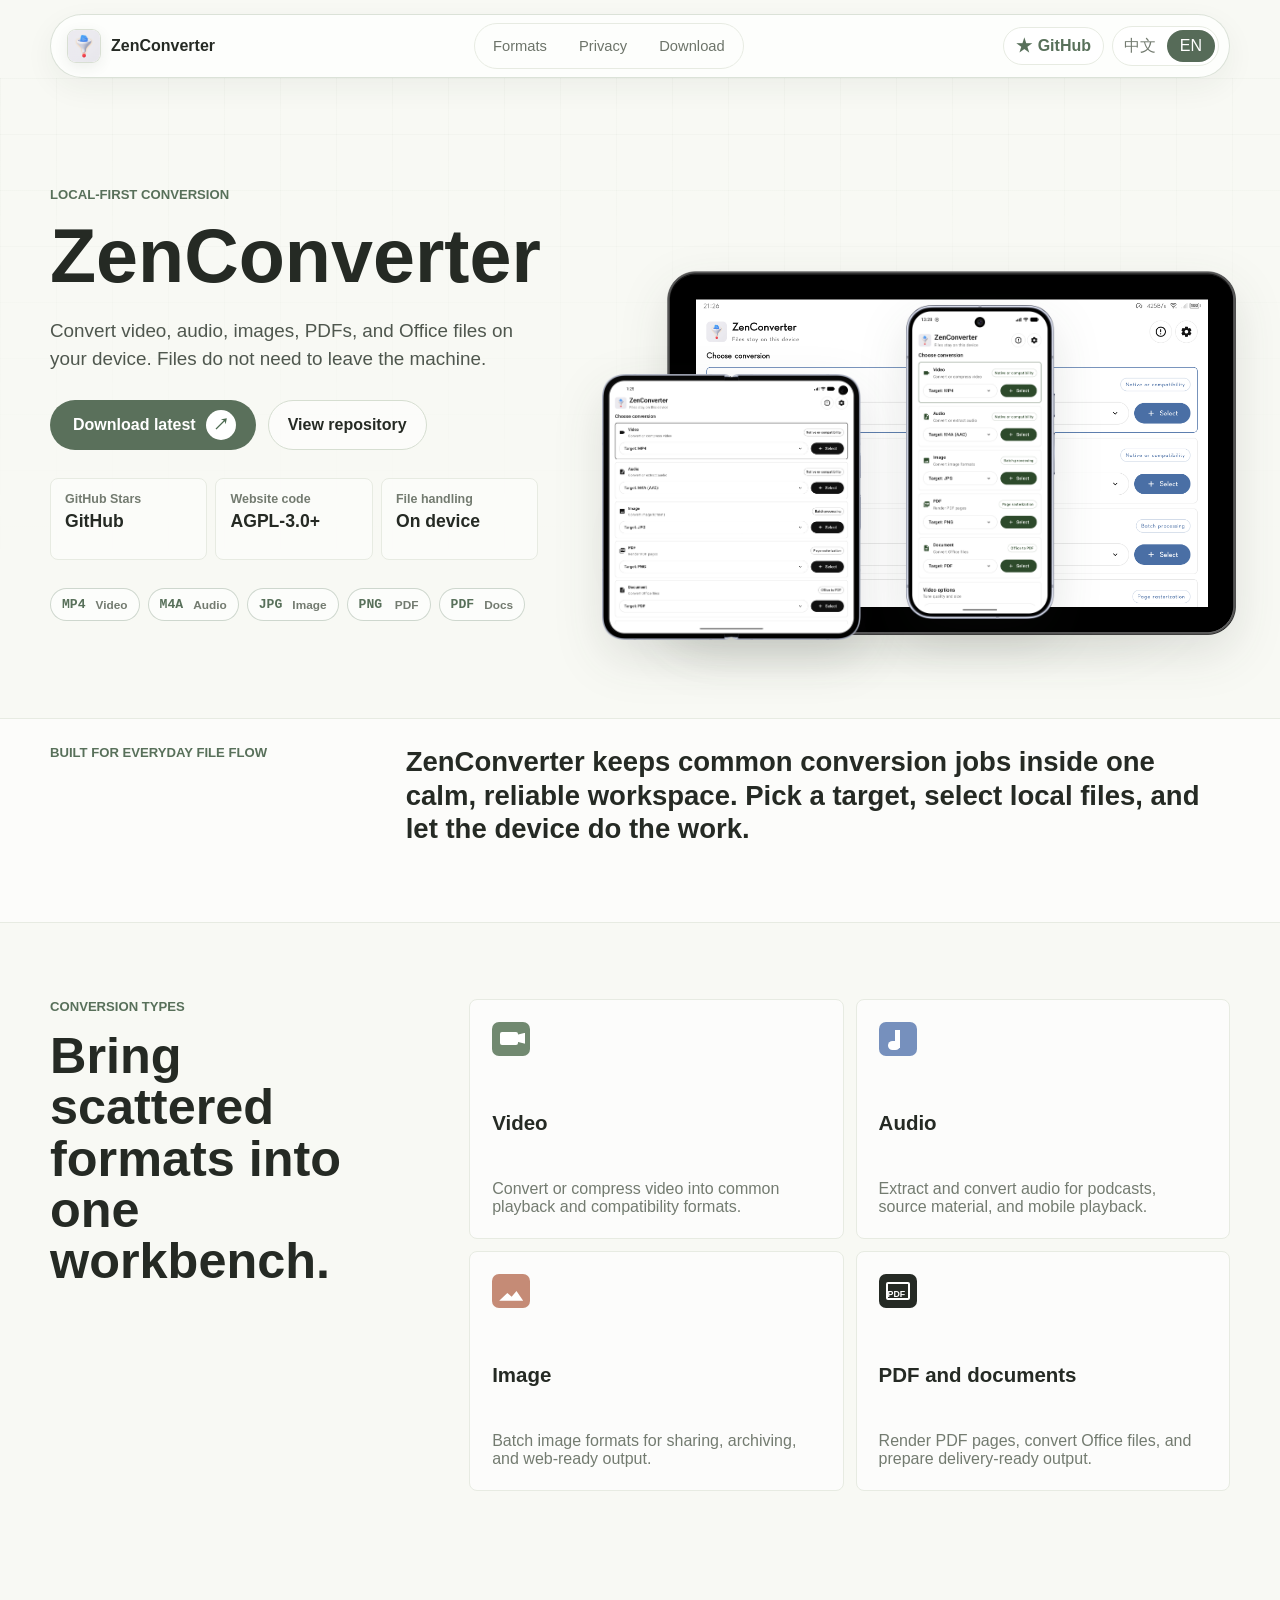
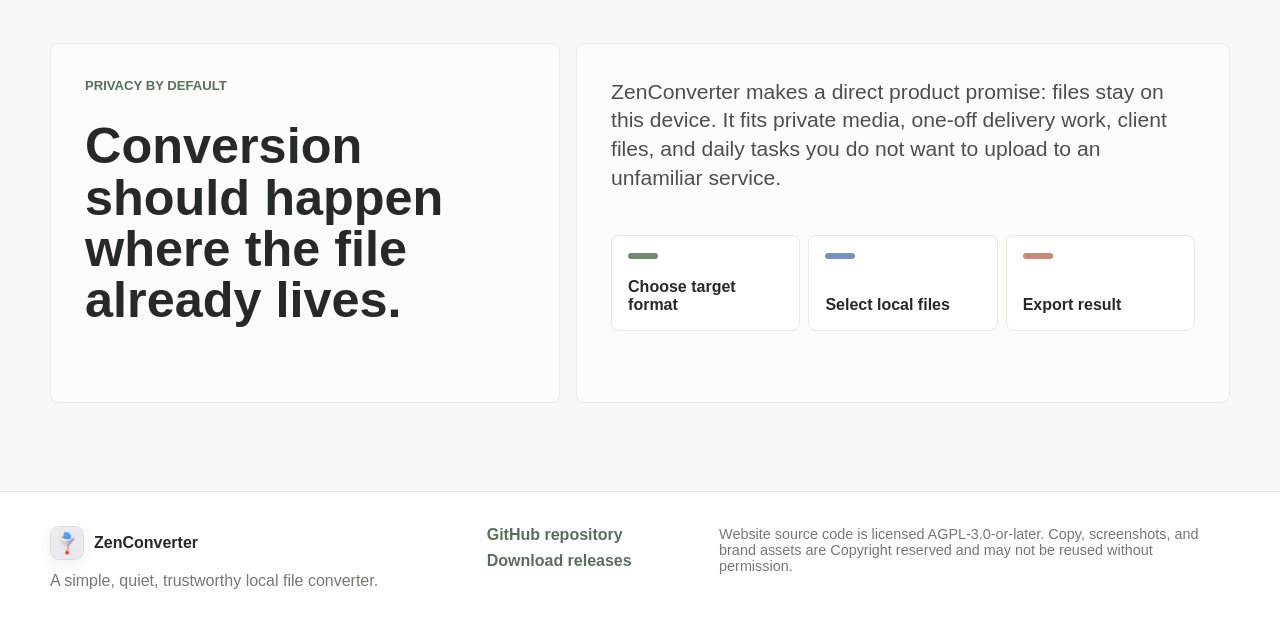
==== index.html @ 8db96d6a "first commit" ====
<!doctype html>
<html lang="zh-CN">
  <head>
    <meta charset="utf-8" />
    <meta name="viewport" content="width=device-width, initial-scale=1" />
    <title>ZenConverter | Local-first file conversion</title>
    <meta
      name="description"
      content="ZenConverter is a local-first file conversion app for video, audio, images, PDFs, and documents."
    />
    <meta name="theme-color" content="#f8f9f4" />
    <meta name="license" content="Website source code: AGPL-3.0-or-later. Copy, screenshots, and brand assets: all rights reserved." />
    <link rel="icon" href="./assets/brand/zenconverter-icon.png" type="image/png" />
    <link rel="apple-touch-icon" href="./assets/brand/zenconverter-icon.png" />
    <link rel="stylesheet" href="./assets/css/styles.css" />
  </head>
  <body>
    <a class="skip-link" href="#main" data-i18n="skip">跳到主要内容</a>

    <header class="site-header" aria-label="Primary">
      <nav class="nav-shell">
        <a class="brand" href="#top" aria-label="ZenConverter home">
          <img class="brand-mark" src="./assets/brand/zenconverter-icon.png" alt="" width="40" height="40" />
          <span>ZenConverter</span>
        </a>

        <div class="nav-links" aria-label="Section links">
          <a href="#formats" data-i18n="navFormats">格式</a>
          <a href="#privacy" data-i18n="navPrivacy">隐私</a>
          <a href="https://github.com/Jasonzhu1207/ZenConverter/releases" target="_blank" rel="noreferrer" data-i18n="navDownload">下载</a>
        </div>

        <div class="nav-actions">
          <a
            class="star-pill"
            href="https://github.com/Jasonzhu1207/ZenConverter"
            target="_blank"
            rel="noreferrer"
            aria-label="GitHub stars"
          >
            <span aria-hidden="true">★</span>
            <span data-stars>...</span>
          </a>
          <div class="language-toggle" aria-label="Language">
            <button type="button" data-lang-button="zh" aria-pressed="true">中文</button>
            <button type="button" data-lang-button="en" aria-pressed="false">EN</button>
          </div>
        </div>
      </nav>
    </header>

    <main id="main">
      <section class="hero" id="top" aria-labelledby="hero-title">
        <div class="shell hero-grid">
          <div class="hero-copy">
            <p class="eyebrow" data-i18n="heroEyebrow">本地优先的格式转换</p>
            <h1 id="hero-title">ZenConverter</h1>
            <p class="hero-lede" data-i18n="heroLede">
              视频、音频、图片、PDF 和 Office 文件，在你的设备上完成转换。文件不必离开本机。
            </p>

            <div class="hero-actions" id="download">
              <a class="button primary" href="https://github.com/Jasonzhu1207/ZenConverter/releases" target="_blank" rel="noreferrer">
                <span data-i18n="downloadCta">下载最新版本</span>
                <span class="button-icon" aria-hidden="true">↗</span>
              </a>
              <a class="button secondary" href="https://github.com/Jasonzhu1207/ZenConverter" target="_blank" rel="noreferrer">
                <span data-i18n="repoCta">查看仓库</span>
              </a>
            </div>

            <dl class="proof-row" aria-label="Project signals">
              <div>
                <dt data-i18n="starsLabel">GitHub Stars</dt>
                <dd data-stars>...</dd>
              </div>
              <div>
                <dt data-i18n="licenseLabel">网站代码</dt>
                <dd>AGPL-3.0+</dd>
              </div>
              <div>
                <dt data-i18n="privacyLabel">文件处理</dt>
                <dd data-i18n="privacyValue">本地设备</dd>
              </div>
            </dl>

            <ul class="format-rail" aria-label="Conversion categories">
              <li><span>MP4</span><small data-i18n="railVideo">视频</small></li>
              <li><span>M4A</span><small data-i18n="railAudio">音频</small></li>
              <li><span>JPG</span><small data-i18n="railImage">图片</small></li>
              <li><span>PNG</span><small>PDF</small></li>
              <li><span>PDF</span><small data-i18n="railOffice">文档</small></li>
            </ul>
          </div>

          <div class="hero-visual" aria-label="ZenConverter screenshots on phone, foldable, and tablet">
            <div class="device-stage">
              <img
                class="device device-pad"
                src="./assets/screenshots/zh/pad.png"
                data-src-zh="./assets/screenshots/zh/pad.png"
                data-src-en="./assets/screenshots/en/pad.png"
                data-alt-zh="ZenConverter 在横屏平板上的首页截图"
                data-alt-en="ZenConverter home screen on a landscape tablet"
                alt="ZenConverter 在横屏平板上的首页截图"
                width="2224"
                height="1421"
              />
              <img
                class="device device-fold"
                src="./assets/screenshots/zh/fold.png"
                data-src-zh="./assets/screenshots/zh/fold.png"
                data-src-en="./assets/screenshots/en/fold.png"
                data-alt-zh="ZenConverter 在 Pixel Fold 上的首页截图"
                data-alt-en="ZenConverter home screen on a Pixel Fold"
                alt="ZenConverter 在 Pixel Fold 上的首页截图"
                width="2201"
                height="2268"
              />
              <img
                class="device device-phone"
                src="./assets/screenshots/zh/phone.png"
                data-src-zh="./assets/screenshots/zh/phone.png"
                data-src-en="./assets/screenshots/en/phone.png"
                data-alt-zh="ZenConverter 在手机上的首页截图"
                data-alt-en="ZenConverter home screen on a phone"
                alt="ZenConverter 在手机上的首页截图"
                width="1410"
                height="2968"
              />
            </div>
          </div>
        </div>
      </section>

      <section class="section intro-strip" aria-label="Positioning">
        <div class="shell intro-grid">
          <p class="section-kicker" data-i18n="introKicker">为日常文件流转设计</p>
          <p class="intro-text" data-i18n="introText">
            ZenConverter 把常见转换任务收在一个安静、可靠的界面里。选择目标格式，选中文件，剩下的交给本机处理。
          </p>
        </div>
      </section>

      <section class="section" id="formats" aria-labelledby="formats-title">
        <div class="shell split-section">
          <div>
            <p class="section-kicker" data-i18n="formatsKicker">转换类型</p>
            <h2 id="formats-title" data-i18n="formatsTitle">把杂乱格式收进同一个工作台。</h2>
          </div>
          <div class="feature-grid">
            <article class="feature-card">
              <span class="feature-icon video" aria-hidden="true"></span>
              <h3 data-i18n="featureVideoTitle">视频</h3>
              <p data-i18n="featureVideoBody">转换或压缩视频，快速输出常用播放和兼容格式。</p>
            </article>
            <article class="feature-card">
              <span class="feature-icon audio" aria-hidden="true"></span>
              <h3 data-i18n="featureAudioTitle">音频</h3>
              <p data-i18n="featureAudioBody">提取、转换音频，为播客、素材和移动端播放准备文件。</p>
            </article>
            <article class="feature-card">
              <span class="feature-icon image" aria-hidden="true"></span>
              <h3 data-i18n="featureImageTitle">图片</h3>
              <p data-i18n="featureImageBody">批量处理图片格式，在分享、归档和网页使用之间切换。</p>
            </article>
            <article class="feature-card">
              <span class="feature-icon pdf" aria-hidden="true"></span>
              <h3 data-i18n="featurePdfTitle">PDF 与文档</h3>
              <p data-i18n="featurePdfBody">渲染 PDF 页面，转换 Office 文件，把输出整理成可交付格式。</p>
            </article>
          </div>
        </div>
      </section>

      <section class="section privacy-section" id="privacy" aria-labelledby="privacy-title">
        <div class="shell privacy-grid">
          <div class="privacy-panel">
            <p class="section-kicker" data-i18n="privacyKicker">隐私默认开启</p>
            <h2 id="privacy-title" data-i18n="privacyTitle">转换应该发生在文件所在的地方。</h2>
          </div>
          <div class="privacy-copy">
            <p data-i18n="privacyBody">
              ZenConverter 的产品承诺很直接：文件留在这台设备。它适合处理私密素材、临时交付、客户文件，以及不想上传到陌生服务的日常任务。
            </p>
            <div class="workflow">
              <div>
                <span data-i18n="stepOne">选择目标格式</span>
              </div>
              <div>
                <span data-i18n="stepTwo">选择本地文件</span>
              </div>
              <div>
                <span data-i18n="stepThree">导出结果</span>
              </div>
            </div>
          </div>
        </div>
      </section>
    </main>

    <footer class="site-footer">
      <div class="shell footer-grid">
        <div>
          <a class="brand footer-brand" href="#top">
            <img class="brand-mark" src="./assets/brand/zenconverter-icon.png" alt="" width="40" height="40" />
            <span>ZenConverter</span>
          </a>
          <p data-i18n="footerTagline">一个简单、安静、可信赖的本地格式转换器。</p>
        </div>
        <div class="footer-links">
          <a href="https://github.com/Jasonzhu1207/ZenConverter" target="_blank" rel="noreferrer" data-i18n="footerRepo">GitHub 仓库</a>
          <a href="https://github.com/Jasonzhu1207/ZenConverter/releases" target="_blank" rel="noreferrer" data-i18n="footerReleases">下载发布版</a>
        </div>
        <p class="legal" data-i18n="legal">
          网站代码以 AGPL-3.0-or-later 授权。文案、截图和品牌素材 Copyright 保留，未经许可不可复用。
        </p>
      </div>
    </footer>

    <script src="./assets/js/main.js" defer></script>
  </body>
</html>
---- assets/css/styles.css ----
:root {
  color-scheme: light;
  --paper: #f8f9f4;
  --paper-strong: #ffffff;
  --ink: #252a24;
  --muted: #737b70;
  --line: #e7ebe2;
  --line-strong: #d6ded1;
  --green: #718970;
  --green-deep: #58705a;
  --blue: #7690bd;
  --clay: #c58b76;
  --butter: #f3edcf;
  --shadow: 0 24px 58px rgba(43, 56, 40, 0.12);
  --max: 1180px;
  --radius: 8px;
  font-family:
    "Segoe UI Variable",
    "Segoe UI",
    "Inter",
    "HarmonyOS Sans SC",
    "Microsoft YaHei UI",
    sans-serif;
}

* {
  box-sizing: border-box;
}

html {
  scroll-behavior: smooth;
}

body {
  margin: 0;
  min-width: 320px;
  background: var(--paper);
  color: var(--ink);
  font: 400 16px/1.5 var(--body-font, inherit);
  text-rendering: optimizeLegibility;
  -webkit-font-smoothing: antialiased;
}

body::selection {
  background: var(--butter);
  color: var(--ink);
}

a {
  color: inherit;
  text-decoration: none;
}

img {
  display: block;
  max-width: 100%;
  height: auto;
}

button,
a {
  -webkit-tap-highlight-color: transparent;
}

button {
  font: inherit;
}

:focus-visible {
  outline: 3px solid rgba(82, 120, 179, 0.55);
  outline-offset: 4px;
}

.skip-link {
  position: fixed;
  top: 12px;
  left: 12px;
  z-index: 100;
  transform: translateY(-140%);
  border-radius: 999px;
  background: var(--ink);
  color: #fff;
  padding: 10px 14px;
  transition: transform 160ms ease;
}

.skip-link:focus {
  transform: translateY(0);
}

.shell {
  width: min(calc(100% - 40px), var(--max));
  margin-inline: auto;
}

.site-header {
  position: sticky;
  top: 0;
  z-index: 20;
  padding: 14px 0 0;
  background: rgba(248, 249, 244, 0.9);
  backdrop-filter: blur(16px);
}

.nav-shell {
  width: min(calc(100% - 40px), var(--max));
  min-height: 58px;
  margin-inline: auto;
  display: flex;
  align-items: center;
  justify-content: space-between;
  gap: 18px;
  border: 1px solid rgba(218, 225, 214, 0.95);
  border-radius: 999px;
  background: rgba(255, 255, 255, 0.72);
  padding: 8px 10px 8px 16px;
  box-shadow: 0 10px 30px rgba(43, 56, 40, 0.055);
}

.brand {
  display: inline-flex;
  align-items: center;
  gap: 10px;
  min-width: max-content;
  font-weight: 720;
  font-size: 1rem;
}

.brand-mark {
  width: 34px;
  height: 34px;
  border-radius: 9px;
  object-fit: cover;
  background: #fff;
  border: 1px solid rgba(214, 222, 209, 0.95);
  box-shadow: 0 4px 14px rgba(48, 60, 45, 0.08);
}

.nav-links {
  display: flex;
  align-items: center;
  gap: 4px;
  border: 1px solid var(--line);
  border-radius: 999px;
  padding: 4px;
  color: #6d746a;
  font-size: 0.92rem;
}

.nav-links a {
  min-height: 36px;
  display: inline-flex;
  align-items: center;
  border-radius: 999px;
  padding: 0 14px;
  transition:
    background 160ms ease,
    color 160ms ease;
}

.nav-links a:hover {
  background: #fff;
  color: var(--ink);
}

.nav-actions {
  display: flex;
  align-items: center;
  gap: 8px;
}

.star-pill {
  min-height: 38px;
  display: inline-flex;
  align-items: center;
  gap: 6px;
  border-radius: 999px;
  border: 1px solid var(--line);
  padding: 0 12px;
  font-weight: 720;
  color: var(--green-deep);
  background: #fff;
}

.language-toggle {
  display: inline-flex;
  align-items: center;
  gap: 3px;
  border: 1px solid var(--line);
  border-radius: 999px;
  background: #fff;
  padding: 3px;
}

.language-toggle button {
  min-width: 48px;
  min-height: 32px;
  border: 0;
  border-radius: 999px;
  background: transparent;
  color: var(--muted);
  cursor: pointer;
}

.language-toggle button[aria-pressed="true"] {
  background: #566b58;
  color: #fff;
}

.hero {
  position: relative;
  overflow: hidden;
  padding: 44px 0 56px;
  min-height: 0;
}

.hero::before {
  content: "";
  position: absolute;
  inset: 0;
  pointer-events: none;
  background-image:
    linear-gradient(rgba(113, 137, 112, 0.038) 1px, transparent 1px),
    linear-gradient(90deg, rgba(113, 137, 112, 0.034) 1px, transparent 1px);
  background-size: 56px 56px;
  mask-image: linear-gradient(180deg, #000 0%, transparent 78%);
}

.hero-grid {
  position: relative;
  display: grid;
  grid-template-columns: minmax(0, 0.86fr) minmax(460px, 1.14fr);
  align-items: center;
  gap: 44px;
}

.hero-copy {
  padding: 42px 0 18px;
}

.eyebrow,
.section-kicker {
  margin: 0 0 16px;
  color: var(--green-deep);
  font-size: 0.82rem;
  font-weight: 700;
  text-transform: uppercase;
}

h1,
h2,
h3,
p {
  margin-top: 0;
}

h1,
h2 {
  font-family:
    "Aptos Display",
    "Segoe UI Variable Display",
    "Segoe UI",
    "HarmonyOS Sans SC",
    "Microsoft YaHei UI",
    sans-serif;
  font-weight: 720;
  line-height: 1.02;
  letter-spacing: 0;
}

h1 {
  margin-bottom: 22px;
  font-size: 4.72rem;
}

.hero-lede {
  max-width: 620px;
  color: #4f574e;
  font-size: 1.18rem;
  line-height: 1.48;
  margin-bottom: 28px;
}

.hero-actions {
  display: flex;
  flex-wrap: wrap;
  gap: 12px;
  margin-bottom: 28px;
}

.button {
  min-height: 50px;
  display: inline-flex;
  align-items: center;
  justify-content: center;
  gap: 10px;
  border-radius: 999px;
  padding: 0 19px;
  border: 1px solid transparent;
  font-weight: 720;
  transition:
    transform 160ms ease,
    background 160ms ease,
    border-color 160ms ease;
}

.button:hover {
  transform: translateY(-1px);
}

.button.primary {
  background: #5a705b;
  color: #fff;
  padding-left: 22px;
}

.button.primary:hover {
  background: #526852;
}

.button.secondary {
  color: var(--ink);
  border-color: var(--line-strong);
  background: rgba(255, 255, 255, 0.58);
}

.button.secondary:hover {
  background: #fff;
  border-color: var(--line-strong);
}

.button-icon {
  display: grid;
  place-items: center;
  width: 30px;
  height: 30px;
  border-radius: 999px;
  background: #fff;
  color: #4c6a50;
}

.proof-row {
  display: grid;
  grid-template-columns: repeat(3, minmax(0, 1fr));
  gap: 8px;
  margin: 0 0 28px;
}

.proof-row div {
  min-height: 82px;
  border: 1px solid var(--line);
  border-radius: var(--radius);
  background: rgba(255, 255, 255, 0.5);
  padding: 13px 14px;
}

.proof-row dt {
  color: var(--muted);
  font-size: 0.78rem;
  font-weight: 750;
}

.proof-row dd {
  margin: 5px 0 0;
  color: var(--ink);
  font-size: 1.1rem;
  font-weight: 720;
}

.format-rail {
  display: flex;
  flex-wrap: wrap;
  gap: 8px;
  margin: 0;
  padding: 0;
  list-style: none;
}

.format-rail li {
  min-width: 84px;
  border: 1px solid rgba(42, 81, 48, 0.22);
  border-radius: 999px;
  background: rgba(255, 255, 255, 0.62);
  display: inline-flex;
  align-items: center;
  justify-content: space-between;
  gap: 10px;
  padding: 8px 11px;
}

.format-rail span {
  font-family: "Cascadia Mono", "JetBrains Mono", ui-monospace, monospace;
  font-size: 0.82rem;
  font-weight: 720;
  color: var(--green-deep);
}

.format-rail small {
  color: var(--muted);
  font-size: 0.74rem;
  font-weight: 700;
}

.hero-visual {
  min-height: 540px;
  display: grid;
  align-items: center;
}

.device-stage {
  position: relative;
  height: 540px;
  width: 100%;
  isolation: isolate;
}

.device-stage::before {
  content: "";
  position: absolute;
  left: 7%;
  right: 5%;
  bottom: 2%;
  height: 38%;
  border-radius: 999px;
  background: rgba(106, 126, 101, 0.075);
  filter: blur(20px);
}

.device {
  position: absolute;
  user-select: none;
  filter: drop-shadow(0 18px 24px rgba(34, 43, 32, 0.12));
}

.device-pad {
  z-index: 1;
  right: -1%;
  bottom: 5%;
  width: 88%;
}

.device-fold {
  z-index: 2;
  left: 3%;
  bottom: 4%;
  width: 40%;
}

.device-phone {
  z-index: 3;
  right: 27%;
  bottom: 8%;
  width: 23%;
}

.section {
  padding: 76px 0;
}

.intro-strip {
  padding-top: 26px;
  border-top: 1px solid var(--line);
  border-bottom: 1px solid var(--line);
  background: rgba(255, 255, 255, 0.48);
  color: var(--ink);
}

.intro-grid {
  display: grid;
  grid-template-columns: minmax(180px, 0.4fr) minmax(0, 1fr);
  gap: 26px;
  align-items: start;
}

.intro-strip .section-kicker {
  color: var(--green-deep);
}

.intro-text {
  max-width: 920px;
  margin-bottom: 0;
  font-size: 1.72rem;
  line-height: 1.22;
  font-weight: 690;
}

.split-section {
  display: grid;
  grid-template-columns: minmax(250px, 0.48fr) minmax(0, 1fr);
  gap: 54px;
}

.split-section h2,
.privacy-panel h2 {
  max-width: 470px;
  font-size: 3.15rem;
}

.feature-grid {
  display: grid;
  grid-template-columns: repeat(2, minmax(0, 1fr));
  gap: 12px;
}

.feature-card {
  min-height: 240px;
  border: 1px solid var(--line);
  border-radius: var(--radius);
  background: rgba(255, 255, 255, 0.64);
  padding: 22px;
  display: flex;
  flex-direction: column;
  justify-content: space-between;
}

.feature-card h3 {
  margin: 18px 0 8px;
  font-size: 1.28rem;
  line-height: 1.18;
}

.feature-card p {
  margin-bottom: 0;
  color: var(--muted);
}

.feature-icon {
  width: 38px;
  height: 34px;
  display: inline-block;
  border-radius: 7px;
  background: var(--green);
  position: relative;
}

.feature-icon::before,
.feature-icon::after {
  content: "";
  position: absolute;
  background: #fff;
}

.feature-icon.video::before {
  width: 18px;
  height: 13px;
  left: 8px;
  top: 10px;
  border-radius: 2px;
}

.feature-icon.video::after {
  width: 9px;
  height: 11px;
  right: 5px;
  top: 11px;
  clip-path: polygon(0 20%, 100% 0, 100% 100%, 0 80%);
}

.feature-icon.audio {
  background: var(--blue);
}

.feature-icon.audio::before {
  width: 5px;
  height: 18px;
  left: 16px;
  top: 8px;
}

.feature-icon.audio::after {
  width: 12px;
  height: 9px;
  left: 9px;
  bottom: 6px;
  border-radius: 999px;
}

.feature-icon.image {
  background: var(--clay);
}

.feature-icon.image::before {
  width: 24px;
  height: 14px;
  left: 7px;
  bottom: 7px;
  clip-path: polygon(0 100%, 34% 45%, 52% 72%, 72% 30%, 100% 100%);
}

.feature-icon.pdf {
  background: var(--ink);
}

.feature-icon.pdf::before {
  inset: 8px 7px;
  border-radius: 2px;
  background: transparent;
  border: 2px solid #fff;
}

.feature-icon.pdf::after {
  content: "PDF";
  inset: auto auto 9px 9px;
  color: #fff;
  background: transparent;
  font-size: 0.55rem;
  font-weight: 900;
}

.privacy-section {
  padding-bottom: 88px;
}

.privacy-grid {
  display: grid;
  grid-template-columns: minmax(260px, 0.78fr) minmax(0, 1fr);
  gap: 16px;
  align-items: stretch;
}

.privacy-panel {
  border-radius: var(--radius);
  border: 1px solid var(--line);
  background: rgba(255, 255, 255, 0.58);
  color: var(--ink);
  padding: 34px;
  min-height: 360px;
  display: flex;
  flex-direction: column;
  justify-content: space-between;
}

.privacy-panel .section-kicker {
  color: var(--green-deep);
}

.privacy-copy {
  border: 1px solid var(--line);
  border-radius: var(--radius);
  background: rgba(255, 255, 255, 0.66);
  padding: 34px;
}

.privacy-copy p {
  max-width: 720px;
  color: #4a5248;
  font-size: 1.32rem;
  line-height: 1.36;
}

.workflow {
  display: grid;
  grid-template-columns: repeat(3, minmax(0, 1fr));
  gap: 8px;
  margin-top: 42px;
}

.workflow div {
  min-height: 96px;
  border-radius: var(--radius);
  border: 1px solid var(--line);
  background: #fff;
  padding: 16px;
  display: flex;
  align-items: end;
  font-weight: 760;
  position: relative;
}

.workflow div::before {
  content: "";
  position: absolute;
  top: 17px;
  left: 16px;
  width: 30px;
  height: 6px;
  border-radius: 999px;
  background: var(--green);
}

.workflow div:nth-child(2)::before {
  background: var(--blue);
}

.workflow div:nth-child(3)::before {
  background: var(--clay);
}

.site-footer {
  border-top: 1px solid var(--line);
  background: #fff;
  padding: 34px 0;
}

.footer-grid {
  display: grid;
  grid-template-columns: minmax(230px, 0.8fr) minmax(160px, 0.4fr) minmax(280px, 1fr);
  gap: 28px;
  align-items: start;
}

.footer-brand {
  margin-bottom: 12px;
}

.site-footer p {
  margin: 0;
  color: var(--muted);
}

.footer-links {
  display: grid;
  gap: 8px;
}

.footer-links a {
  color: var(--green-deep);
  font-weight: 800;
}

.legal {
  font-size: 0.9rem;
}

@media (prefers-reduced-motion: reduce) {
  *,
  *::before,
  *::after {
    scroll-behavior: auto !important;
    transition-duration: 0.01ms !important;
    animation-duration: 0.01ms !important;
    animation-iteration-count: 1 !important;
  }
}

@media (max-width: 1020px) {
  .hero-grid,
  .split-section,
  .privacy-grid,
  .footer-grid {
    grid-template-columns: 1fr;
  }

  .hero {
    padding-top: 54px;
  }

  .hero-copy {
    padding-top: 28px;
  }

  h1 {
    font-size: 4.25rem;
  }

  .hero-visual {
    min-height: 500px;
  }

  .device-stage {
    height: 500px;
  }

  .device-pad {
    width: 88%;
    right: -2%;
    bottom: 6%;
  }

  .device-fold {
    width: 42%;
    left: 3%;
    bottom: 5%;
  }

.device-phone {
  width: 24%;
  right: 24%;
  bottom: 9%;
}

  .intro-grid {
    grid-template-columns: 1fr;
  }

  .intro-text {
    font-size: 1.72rem;
  }
}

@media (max-width: 760px) {
  .shell,
  .nav-shell {
    width: min(calc(100% - 28px), var(--max));
  }

  .site-header {
    padding-top: 10px;
  }

  .nav-shell {
    min-height: 0;
    border-radius: 24px;
    flex-wrap: wrap;
    padding: 10px;
  }

  .brand {
    flex: 1 1 auto;
  }

  .nav-links {
    order: 3;
    width: 100%;
    justify-content: space-between;
  }

  .nav-links a {
    flex: 1;
    justify-content: center;
    padding: 0 8px;
  }

  .star-pill {
    display: none;
  }

  .hero {
    min-height: auto;
    padding: 34px 0 22px;
  }

  .eyebrow,
  .section-kicker {
    font-size: 0.78rem;
  }

  h1 {
    font-size: 3.28rem;
    margin-bottom: 16px;
  }

  .hero-lede {
    font-size: 1.08rem;
    margin-bottom: 22px;
  }

  .hero-actions {
    flex-wrap: nowrap;
    gap: 8px;
    margin-bottom: 14px;
  }

  .button {
    width: auto;
    min-width: 0;
    padding-inline: 12px;
  }

  .button.primary {
    flex: 1.3;
    padding-left: 14px;
  }

  .button.secondary {
    flex: 0.9;
  }

  .proof-row {
    grid-template-columns: repeat(3, minmax(0, 1fr));
    gap: 6px;
    margin-bottom: 0;
  }

  .proof-row div {
    min-height: 62px;
    padding: 9px 10px;
  }

  .proof-row dt {
    font-size: 0.68rem;
  }

  .proof-row dd {
    font-size: 0.9rem;
  }

  .format-rail {
    display: none;
  }

  .hero-visual {
    min-height: 300px;
    margin-top: 8px;
  }

  .device-stage {
    height: 300px;
  }

  .device-stage::before {
    left: 4%;
    right: 4%;
    bottom: 6%;
    width: auto;
  }

  .device-pad {
    width: 102%;
    right: -18%;
    bottom: 8%;
  }

  .device-fold {
    width: 56%;
    left: -10%;
    bottom: 7%;
  }

.device-phone {
  width: 32%;
  right: 13%;
  bottom: 13%;
  top: auto;
}

  .section {
    padding: 54px 0;
  }

  .intro-strip {
    padding-top: 24px;
  }

  .intro-text {
    font-size: 1.34rem;
  }

  .split-section h2,
  .privacy-panel h2 {
    font-size: 2.34rem;
  }

  .feature-grid,
  .workflow {
    grid-template-columns: 1fr;
  }

  .feature-card {
    min-height: 190px;
  }

  .privacy-panel,
  .privacy-copy {
    padding: 24px;
  }

  .privacy-panel {
    min-height: 260px;
  }

  .privacy-copy p {
    font-size: 1.12rem;
  }
}

@media (max-width: 430px) {
  h1 {
    font-size: 2.76rem;
  }

  .hero-visual {
    min-height: 250px;
  }

  .device-stage {
    height: 250px;
  }

  .device-pad {
    width: 108%;
    right: -22%;
    bottom: 8%;
  }

  .device-fold {
    width: 60%;
    left: -14%;
    bottom: 7%;
  }

.device-phone {
  width: 35%;
  right: 10%;
  bottom: 13%;
}
}

@media (max-width: 360px) {
  .hero-actions {
    flex-wrap: wrap;
  }

  .button {
    width: 100%;
    flex: auto;
  }
}
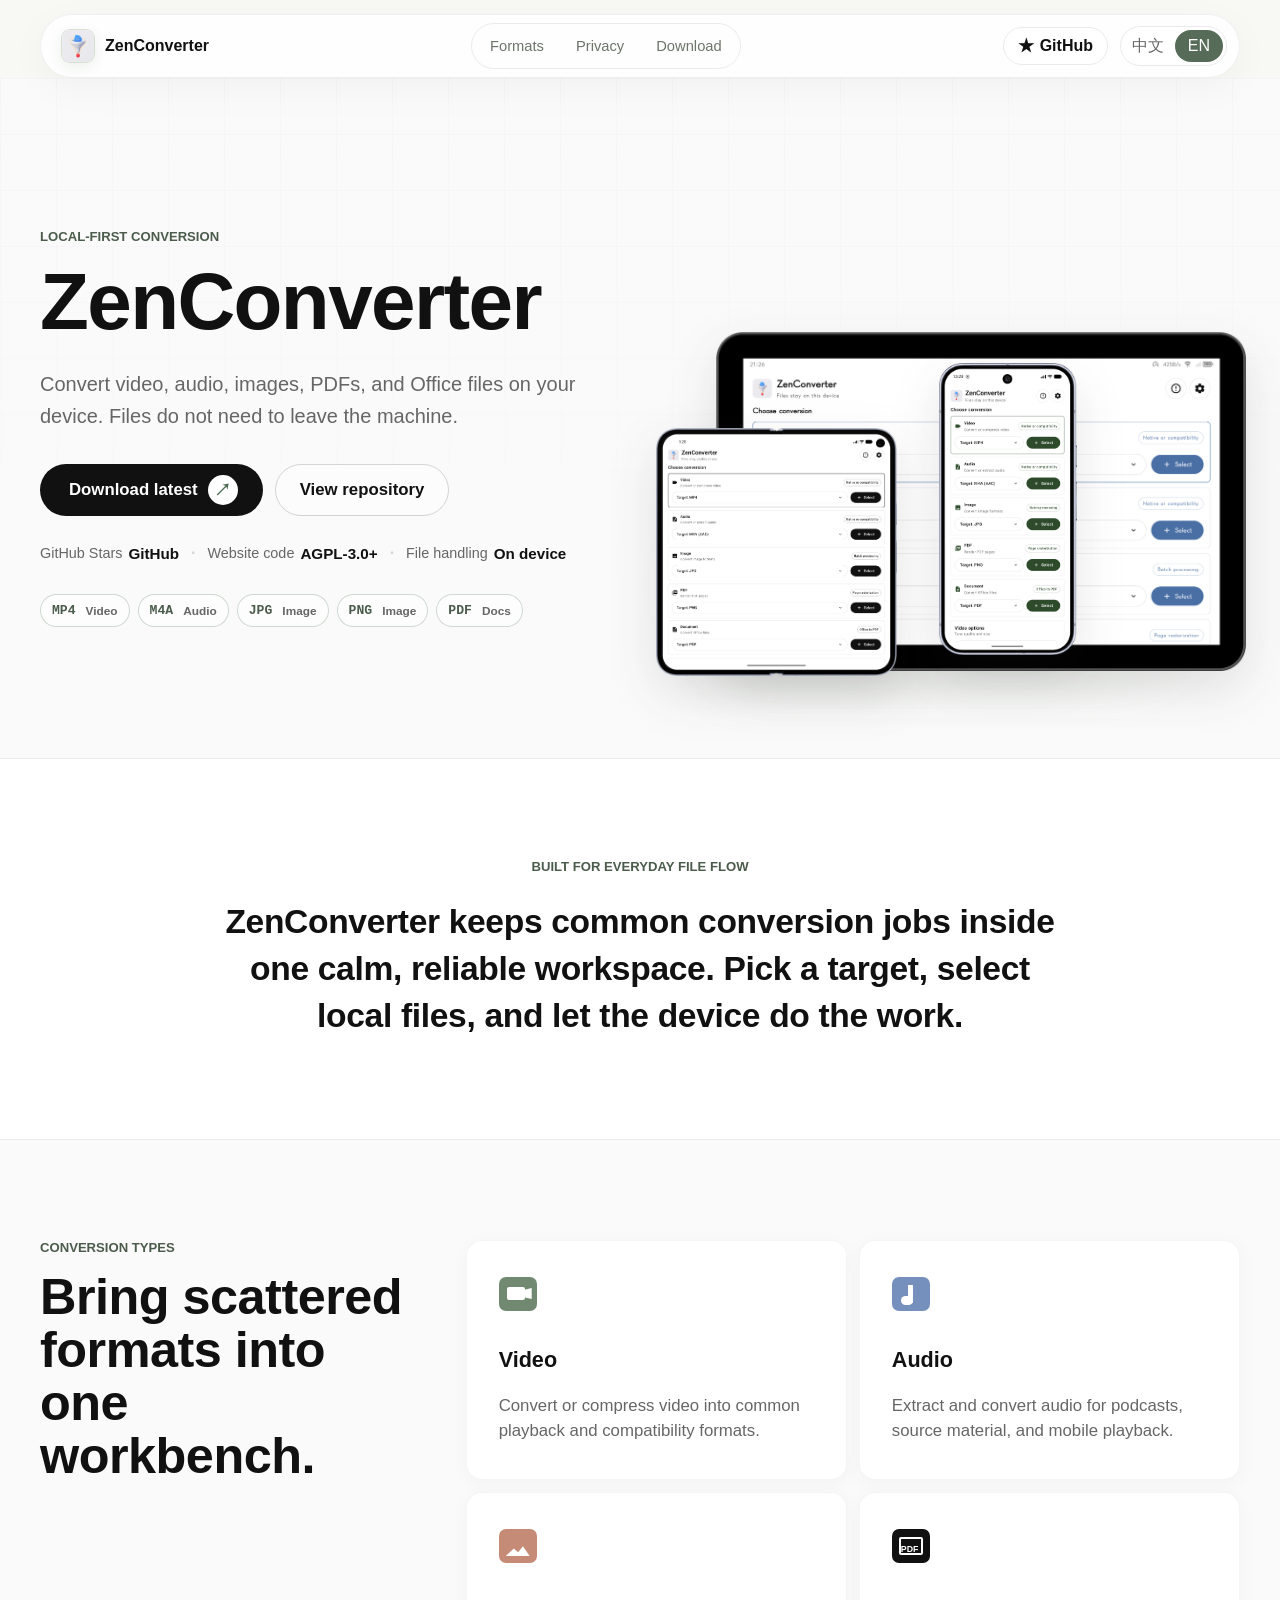
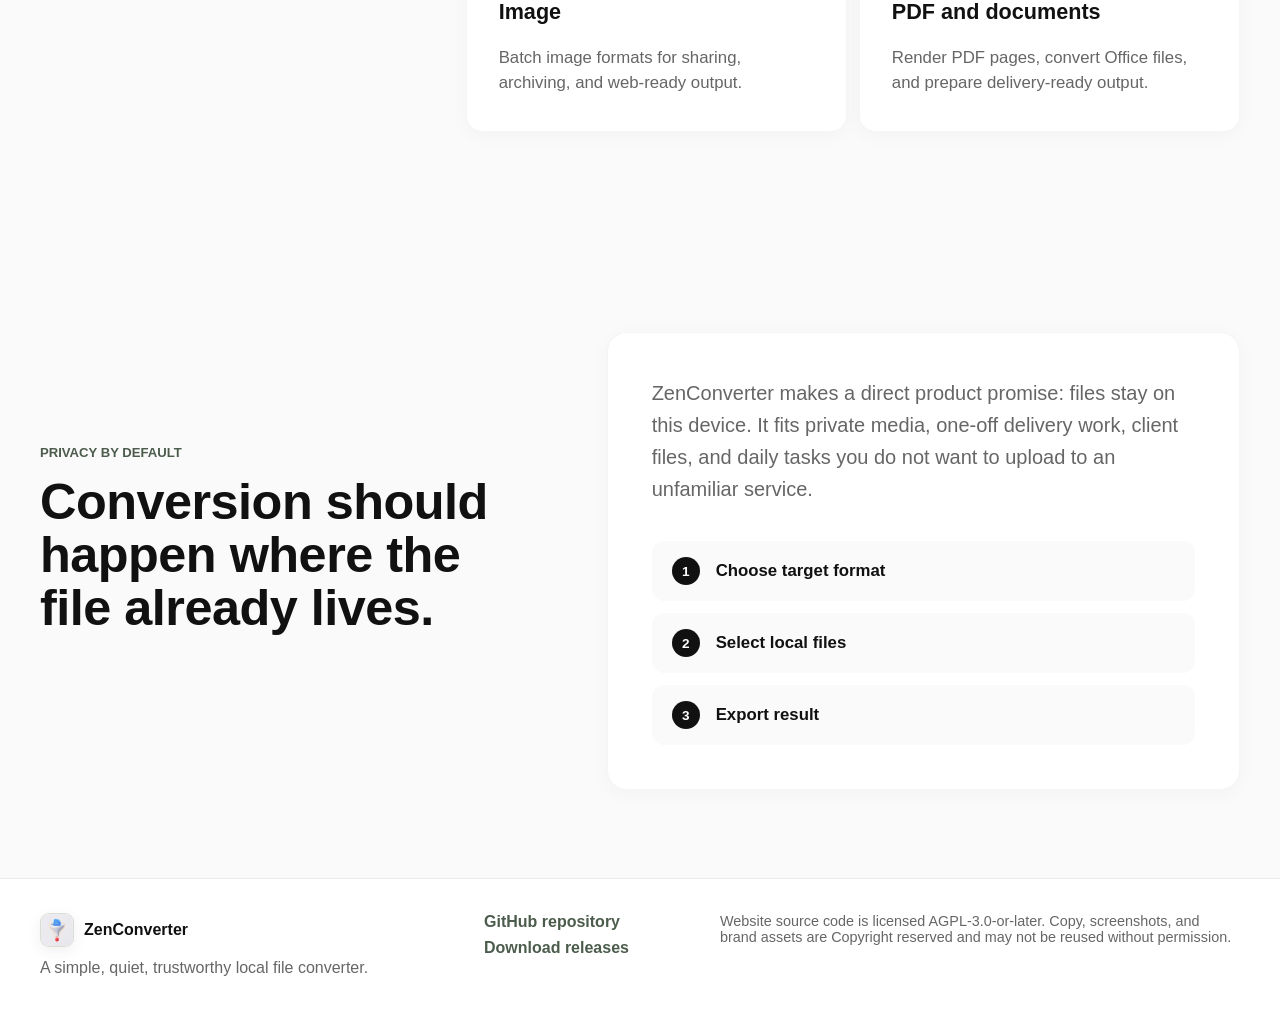
==== commit ee6b4731: "style: update styles" ====
--- a/index.html
+++ b/index.html
@@ -69,26 +69,28 @@
               </a>
             </div>
 
-            <dl class="proof-row" aria-label="Project signals">
-              <div>
-                <dt data-i18n="starsLabel">GitHub Stars</dt>
-                <dd data-stars>...</dd>
-              </div>
-              <div>
-                <dt data-i18n="licenseLabel">网站代码</dt>
-                <dd>AGPL-3.0+</dd>
-              </div>
-              <div>
-                <dt data-i18n="privacyLabel">文件处理</dt>
-                <dd data-i18n="privacyValue">本地设备</dd>
-              </div>
-            </dl>
+            <ul class="proof-row" aria-label="Project signals">
+              <li>
+                <span class="proof-label" data-i18n="starsLabel">Stars</span>
+                <strong class="proof-value" data-stars>...</strong>
+              </li>
+              <li class="separator" aria-hidden="true">·</li>
+              <li>
+                <span class="proof-label" data-i18n="licenseLabel">开源协议</span>
+                <strong class="proof-value">AGPL-3.0+</strong>
+              </li>
+              <li class="separator" aria-hidden="true">·</li>
+              <li>
+                <span class="proof-label" data-i18n="privacyLabel">文件处理</span>
+                <strong class="proof-value" data-i18n="privacyValue">本地设备</strong>
+              </li>
+            </ul>
 
             <ul class="format-rail" aria-label="Conversion categories">
               <li><span>MP4</span><small data-i18n="railVideo">视频</small></li>
               <li><span>M4A</span><small data-i18n="railAudio">音频</small></li>
               <li><span>JPG</span><small data-i18n="railImage">图片</small></li>
-              <li><span>PNG</span><small>PDF</small></li>
+              <li><span>PNG</span><small data-i18n="railImage">图片</small></li>
               <li><span>PDF</span><small data-i18n="railOffice">文档</small></li>
             </ul>
           </div>
@@ -134,7 +136,7 @@
       </section>
 
       <section class="section intro-strip" aria-label="Positioning">
-        <div class="shell intro-grid">
+        <div class="shell intro-center">
           <p class="section-kicker" data-i18n="introKicker">为日常文件流转设计</p>
           <p class="intro-text" data-i18n="introText">
             ZenConverter 把常见转换任务收在一个安静、可靠的界面里。选择目标格式，选中文件，剩下的交给本机处理。
@@ -175,25 +177,28 @@
 
       <section class="section privacy-section" id="privacy" aria-labelledby="privacy-title">
         <div class="shell privacy-grid">
-          <div class="privacy-panel">
+          <div class="privacy-header">
             <p class="section-kicker" data-i18n="privacyKicker">隐私默认开启</p>
             <h2 id="privacy-title" data-i18n="privacyTitle">转换应该发生在文件所在的地方。</h2>
           </div>
-          <div class="privacy-copy">
-            <p data-i18n="privacyBody">
+          <div class="privacy-card">
+            <p class="privacy-body" data-i18n="privacyBody">
               ZenConverter 的产品承诺很直接：文件留在这台设备。它适合处理私密素材、临时交付、客户文件，以及不想上传到陌生服务的日常任务。
             </p>
-            <div class="workflow">
-              <div>
+            <ul class="workflow">
+              <li>
+                <span class="step-num">1</span>
                 <span data-i18n="stepOne">选择目标格式</span>
-              </div>
-              <div>
+              </li>
+              <li>
+                <span class="step-num">2</span>
                 <span data-i18n="stepTwo">选择本地文件</span>
-              </div>
-              <div>
+              </li>
+              <li>
+                <span class="step-num">3</span>
                 <span data-i18n="stepThree">导出结果</span>
-              </div>
-            </div>
+              </li>
+            </ul>
           </div>
         </div>
       </section>
--- a/assets/css/styles.css
+++ b/assets/css/styles.css
@@ -1,23 +1,24 @@
 :root {
   color-scheme: light;
-  --paper: #f8f9f4;
+  --paper: #fafafa;
   --paper-strong: #ffffff;
-  --ink: #252a24;
-  --muted: #737b70;
-  --line: #e7ebe2;
-  --line-strong: #d6ded1;
+  --ink: #111111;
+  --muted: #666666;
+  --line: #eaeaea;
+  --line-strong: #d4d4d4;
   --green: #718970;
-  --green-deep: #58705a;
+  --green-deep: #4c5c4c;
   --blue: #7690bd;
   --clay: #c58b76;
   --butter: #f3edcf;
-  --shadow: 0 24px 58px rgba(43, 56, 40, 0.12);
-  --max: 1180px;
-  --radius: 8px;
+  --shadow-sm: 0 4px 20px rgba(0, 0, 0, 0.03);
+  --shadow: 0 12px 30px rgba(0, 0, 0, 0.06);
+  --max: 1200px;
+  --radius: 12px;
   font-family:
+    "Inter",
     "Segoe UI Variable",
     "Segoe UI",
-    "Inter",
     "HarmonyOS Sans SC",
     "Microsoft YaHei UI",
     sans-serif;
@@ -36,7 +37,7 @@
   min-width: 320px;
   background: var(--paper);
   color: var(--ink);
-  font: 400 16px/1.5 var(--body-font, inherit);
+  font: 400 16px/1.6 var(--body-font, inherit);
   text-rendering: optimizeLegibility;
   -webkit-font-smoothing: antialiased;
 }
@@ -110,11 +111,11 @@
   align-items: center;
   justify-content: space-between;
   gap: 18px;
-  border: 1px solid rgba(218, 225, 214, 0.95);
-  border-radius: 999px;
-  background: rgba(255, 255, 255, 0.72);
-  padding: 8px 10px 8px 16px;
-  box-shadow: 0 10px 30px rgba(43, 56, 40, 0.055);
+  border: 1px solid rgba(0, 0, 0, 0.06);
+  border-radius: 999px;
+  background: rgba(255, 255, 255, 0.85);
+  padding: 8px 12px 8px 20px;
+  box-shadow: 0 10px 40px rgba(0, 0, 0, 0.04);
 }
 
 .brand {
@@ -166,7 +167,7 @@
 .nav-actions {
   display: flex;
   align-items: center;
-  gap: 8px;
+  gap: 12px;
 }
 
 .star-pill {
@@ -176,9 +177,9 @@
   gap: 6px;
   border-radius: 999px;
   border: 1px solid var(--line);
-  padding: 0 12px;
-  font-weight: 720;
-  color: var(--green-deep);
+  padding: 0 14px;
+  font-weight: 700;
+  color: var(--ink);
   background: #fff;
 }
 
@@ -210,7 +211,7 @@
 .hero {
   position: relative;
   overflow: hidden;
-  padding: 44px 0 56px;
+  padding: 80px 0 60px;
   min-height: 0;
 }
 
@@ -229,13 +230,13 @@
 .hero-grid {
   position: relative;
   display: grid;
-  grid-template-columns: minmax(0, 0.86fr) minmax(460px, 1.14fr);
-  align-items: center;
-  gap: 44px;
+  grid-template-columns: minmax(0, 1fr) minmax(460px, 1.1fr);
+  align-items: center;
+  gap: 50px;
 }
 
 .hero-copy {
-  padding: 42px 0 18px;
+  padding: 0;
 }
 
 .eyebrow,
@@ -263,22 +264,23 @@
     "HarmonyOS Sans SC",
     "Microsoft YaHei UI",
     sans-serif;
-  font-weight: 720;
-  line-height: 1.02;
-  letter-spacing: 0;
+  font-weight: 700;
+  line-height: 1.05;
+  letter-spacing: -0.01em;
 }
 
 h1 {
-  margin-bottom: 22px;
-  font-size: 4.72rem;
+  margin-bottom: 24px;
+  font-size: 5rem;
+  letter-spacing: -0.02em;
 }
 
 .hero-lede {
   max-width: 620px;
-  color: #4f574e;
-  font-size: 1.18rem;
-  line-height: 1.48;
-  margin-bottom: 28px;
+  color: var(--muted);
+  font-size: 1.25rem;
+  line-height: 1.6;
+  margin-bottom: 32px;
 }
 
 .hero-actions {
@@ -289,15 +291,16 @@
 }
 
 .button {
-  min-height: 50px;
+  min-height: 52px;
   display: inline-flex;
   align-items: center;
   justify-content: center;
   gap: 10px;
   border-radius: 999px;
-  padding: 0 19px;
+  padding: 0 24px;
   border: 1px solid transparent;
-  font-weight: 720;
+  font-weight: 600;
+  font-size: 1.05rem;
   transition:
     transform 160ms ease,
     background 160ms ease,
@@ -309,13 +312,13 @@
 }
 
 .button.primary {
-  background: #5a705b;
+  background: var(--ink);
   color: #fff;
-  padding-left: 22px;
+  padding-left: 28px;
 }
 
 .button.primary:hover {
-  background: #526852;
+  background: #333;
 }
 
 .button.secondary {
@@ -340,31 +343,36 @@
 }
 
 .proof-row {
-  display: grid;
-  grid-template-columns: repeat(3, minmax(0, 1fr));
-  gap: 8px;
-  margin: 0 0 28px;
-}
-
-.proof-row div {
-  min-height: 82px;
-  border: 1px solid var(--line);
-  border-radius: var(--radius);
-  background: rgba(255, 255, 255, 0.5);
-  padding: 13px 14px;
-}
-
-.proof-row dt {
+  display: flex;
+  align-items: center;
+  flex-wrap: wrap;
+  gap: 12px;
+  margin: 0 0 32px;
+  padding: 0;
+  list-style: none;
+}
+
+.proof-row li {
+  display: flex;
+  align-items: center;
+  gap: 6px;
+}
+
+.proof-row .separator {
+  color: var(--line-strong);
+  font-weight: 700;
+  user-select: none;
+}
+
+.proof-label {
   color: var(--muted);
-  font-size: 0.78rem;
-  font-weight: 750;
-}
-
-.proof-row dd {
-  margin: 5px 0 0;
+  font-size: 0.9rem;
+}
+
+.proof-value {
   color: var(--ink);
-  font-size: 1.1rem;
-  font-weight: 720;
+  font-size: 0.95rem;
+  font-weight: 600;
 }
 
 .format-rail {
@@ -454,34 +462,34 @@
 }
 
 .section {
-  padding: 76px 0;
+  padding: 100px 0;
 }
 
 .intro-strip {
-  padding-top: 26px;
+  padding: 100px 0;
   border-top: 1px solid var(--line);
   border-bottom: 1px solid var(--line);
-  background: rgba(255, 255, 255, 0.48);
-  color: var(--ink);
-}
-
-.intro-grid {
-  display: grid;
-  grid-template-columns: minmax(180px, 0.4fr) minmax(0, 1fr);
-  gap: 26px;
-  align-items: start;
+  background: #fff;
+}
+
+.intro-center {
+  max-width: 860px;
+  margin: 0 auto;
+  text-align: center;
 }
 
 .intro-strip .section-kicker {
   color: var(--green-deep);
+  margin-bottom: 24px;
 }
 
 .intro-text {
-  max-width: 920px;
   margin-bottom: 0;
-  font-size: 1.72rem;
-  line-height: 1.22;
-  font-weight: 690;
+  font-size: 2.1rem;
+  line-height: 1.4;
+  font-weight: 600;
+  color: var(--ink);
+  letter-spacing: -0.01em;
 }
 
 .split-section {
@@ -491,7 +499,7 @@
 }
 
 .split-section h2,
-.privacy-panel h2 {
+.privacy-header h2 {
   max-width: 470px;
   font-size: 3.15rem;
 }
@@ -504,24 +512,35 @@
 
 .feature-card {
   min-height: 240px;
-  border: 1px solid var(--line);
-  border-radius: var(--radius);
-  background: rgba(255, 255, 255, 0.64);
-  padding: 22px;
+  border: 1px solid rgba(0, 0, 0, 0.04);
+  border-radius: 16px;
+  background: #fff;
+  padding: 36px 32px;
   display: flex;
   flex-direction: column;
   justify-content: space-between;
+  box-shadow: var(--shadow-sm);
+  transition:
+    transform 0.2s ease,
+    box-shadow 0.2s ease;
+}
+
+.feature-card:hover {
+  transform: translateY(-2px);
+  box-shadow: var(--shadow);
 }
 
 .feature-card h3 {
-  margin: 18px 0 8px;
-  font-size: 1.28rem;
-  line-height: 1.18;
+  margin: 24px 0 8px;
+  font-size: 1.35rem;
+  line-height: 1.2;
 }
 
 .feature-card p {
   margin-bottom: 0;
   color: var(--muted);
+  font-size: 1.05rem;
+  line-height: 1.5;
 }
 
 .feature-icon {
@@ -613,77 +632,65 @@
 
 .privacy-grid {
   display: grid;
-  grid-template-columns: minmax(260px, 0.78fr) minmax(0, 1fr);
-  gap: 16px;
-  align-items: stretch;
-}
-
-.privacy-panel {
-  border-radius: var(--radius);
-  border: 1px solid var(--line);
-  background: rgba(255, 255, 255, 0.58);
-  color: var(--ink);
-  padding: 34px;
-  min-height: 360px;
+  grid-template-columns: minmax(280px, 0.8fr) minmax(0, 1fr);
+  gap: 60px;
+  align-items: center;
+}
+
+.privacy-header {
+  padding-right: 20px;
+}
+
+.privacy-header .section-kicker {
+  color: var(--green-deep);
+}
+
+.privacy-card {
+  border: 1px solid rgba(0, 0, 0, 0.04);
+  border-radius: 20px;
+  background: #fff;
+  padding: 44px;
+  box-shadow: var(--shadow-sm);
+}
+
+.privacy-body {
+  font-size: 1.25rem;
+  line-height: 1.6;
+  color: var(--muted);
+  margin-bottom: 36px;
+}
+
+.workflow {
   display: flex;
   flex-direction: column;
-  justify-content: space-between;
-}
-
-.privacy-panel .section-kicker {
-  color: var(--green-deep);
-}
-
-.privacy-copy {
-  border: 1px solid var(--line);
-  border-radius: var(--radius);
-  background: rgba(255, 255, 255, 0.66);
-  padding: 34px;
-}
-
-.privacy-copy p {
-  max-width: 720px;
-  color: #4a5248;
-  font-size: 1.32rem;
-  line-height: 1.36;
-}
-
-.workflow {
+  gap: 12px;
+  margin: 0;
+  padding: 0;
+  list-style: none;
+}
+
+.workflow li {
+  display: flex;
+  align-items: center;
+  gap: 16px;
+  padding: 16px 20px;
+  border-radius: 12px;
+  background: var(--paper);
+  font-weight: 600;
+  font-size: 1.05rem;
+  color: var(--ink);
+}
+
+.step-num {
   display: grid;
-  grid-template-columns: repeat(3, minmax(0, 1fr));
-  gap: 8px;
-  margin-top: 42px;
-}
-
-.workflow div {
-  min-height: 96px;
-  border-radius: var(--radius);
-  border: 1px solid var(--line);
-  background: #fff;
-  padding: 16px;
-  display: flex;
-  align-items: end;
-  font-weight: 760;
-  position: relative;
-}
-
-.workflow div::before {
-  content: "";
-  position: absolute;
-  top: 17px;
-  left: 16px;
-  width: 30px;
-  height: 6px;
-  border-radius: 999px;
-  background: var(--green);
-}
-
-.workflow div:nth-child(2)::before {
-  background: var(--blue);
-}
-
-.workflow div:nth-child(3)::before {
-  background: var(--clay);
+  place-items: center;
+  width: 28px;
+  height: 28px;
+  border-radius: 50%;
+  background: var(--ink);
+  color: #fff;
+  font-size: 0.85rem;
+  font-weight: 700;
 }
 
 .site-footer {
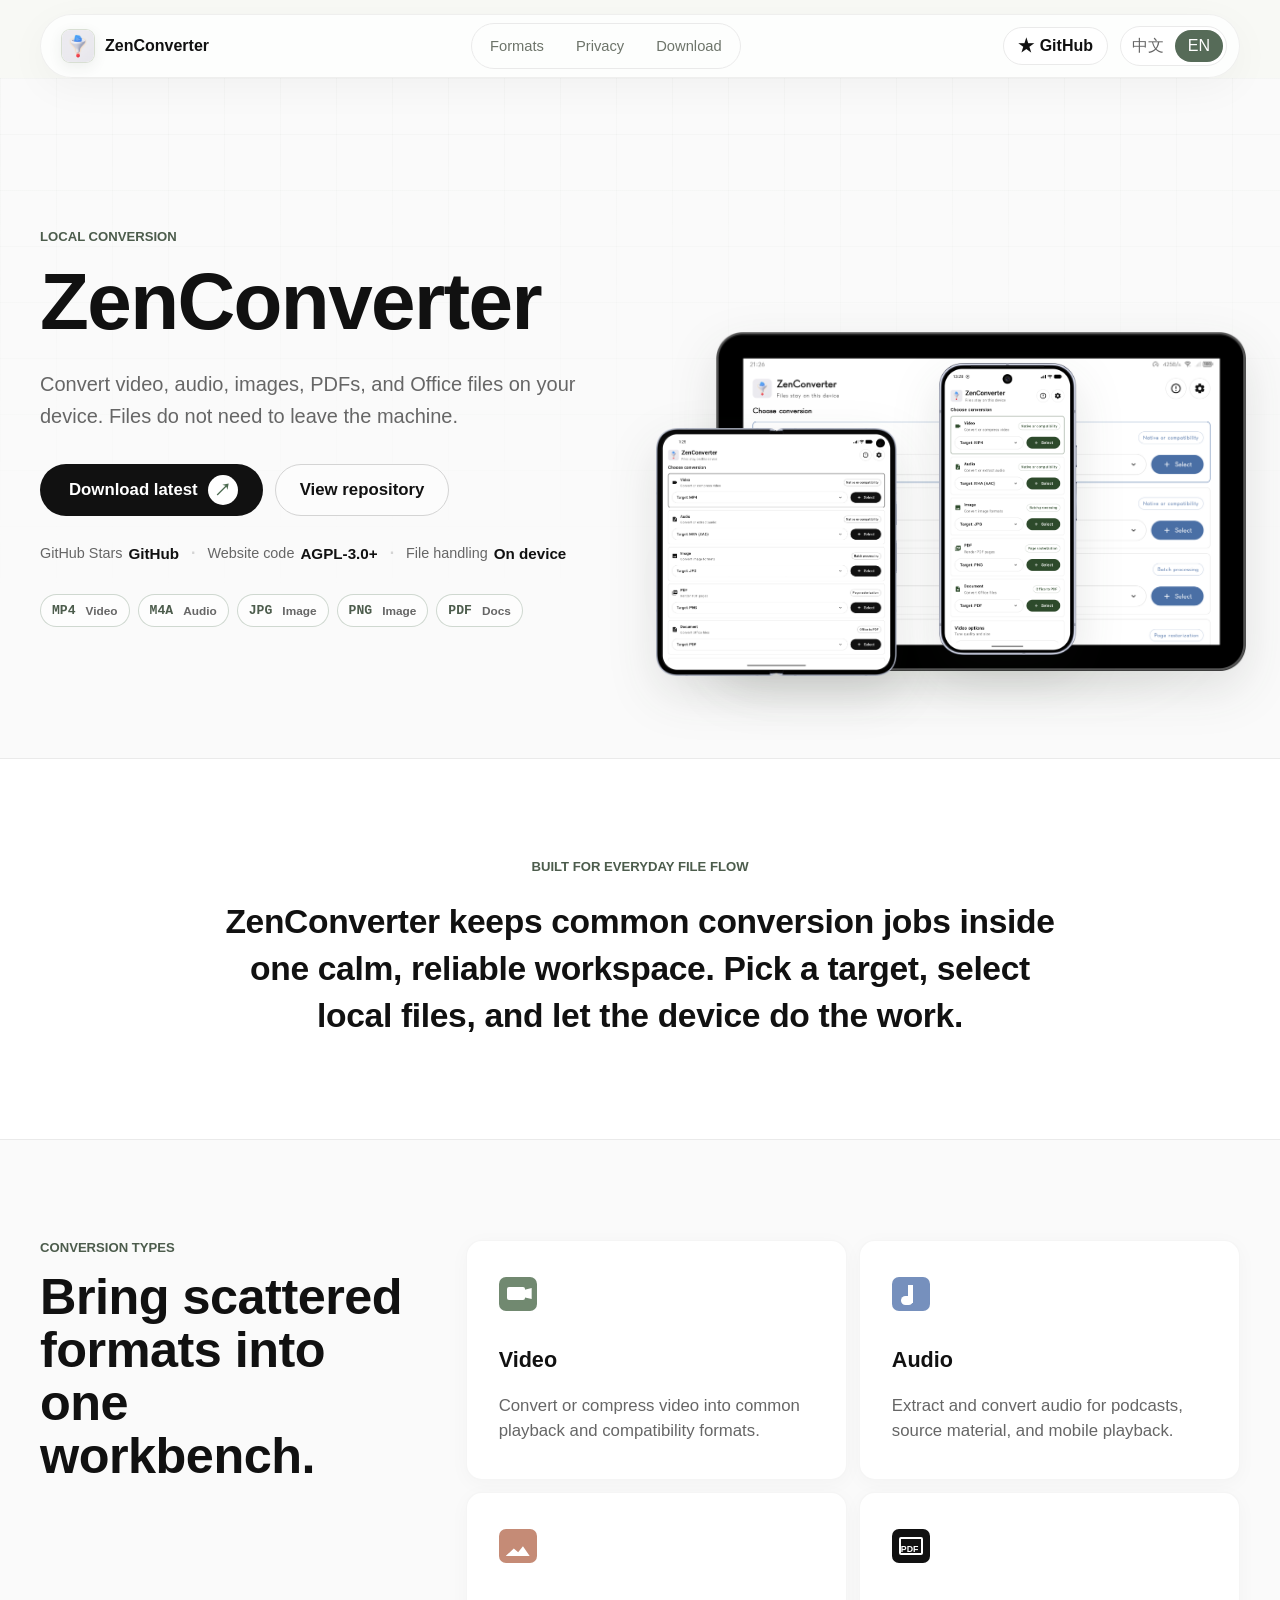
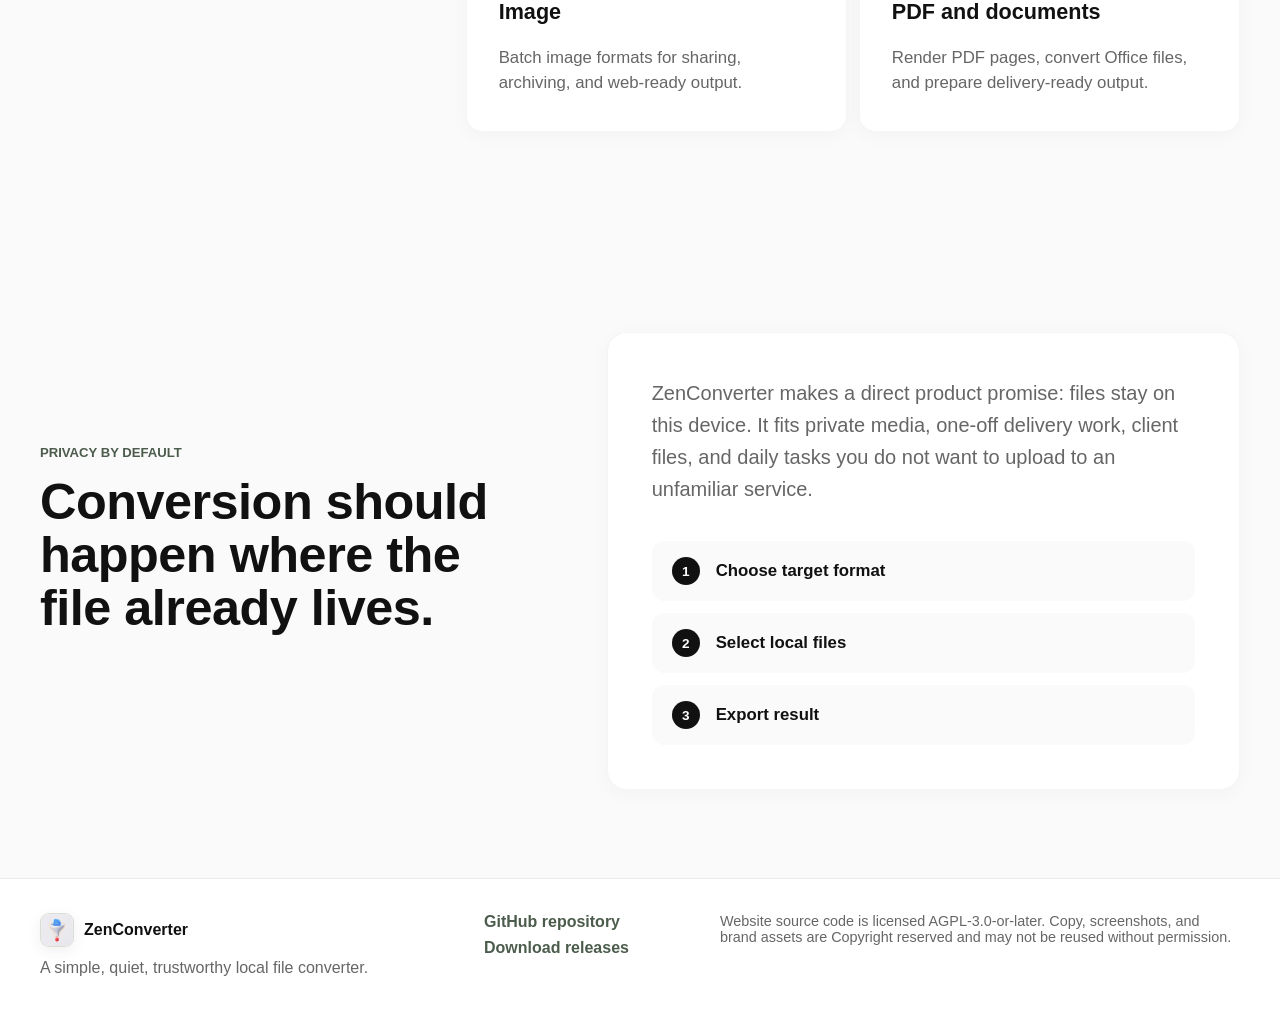
==== commit 618b7758: "docs: update text descriptions" ====
--- a/index.html
+++ b/index.html
@@ -3,10 +3,10 @@
   <head>
     <meta charset="utf-8" />
     <meta name="viewport" content="width=device-width, initial-scale=1" />
-    <title>ZenConverter | Local-first file conversion</title>
+    <title>ZenConverter | Local file conversion</title>
     <meta
       name="description"
-      content="ZenConverter is a local-first file conversion app for video, audio, images, PDFs, and documents."
+      content="ZenConverter is a local file conversion app for video, audio, images, PDFs, and documents."
     />
     <meta name="theme-color" content="#f8f9f4" />
     <meta name="license" content="Website source code: AGPL-3.0-or-later. Copy, screenshots, and brand assets: all rights reserved." />
@@ -53,7 +53,7 @@
       <section class="hero" id="top" aria-labelledby="hero-title">
         <div class="shell hero-grid">
           <div class="hero-copy">
-            <p class="eyebrow" data-i18n="heroEyebrow">本地优先的格式转换</p>
+            <p class="eyebrow" data-i18n="heroEyebrow">本地格式转换</p>
             <h1 id="hero-title">ZenConverter</h1>
             <p class="hero-lede" data-i18n="heroLede">
               视频、音频、图片、PDF 和 Office 文件，在你的设备上完成转换。文件不必离开本机。
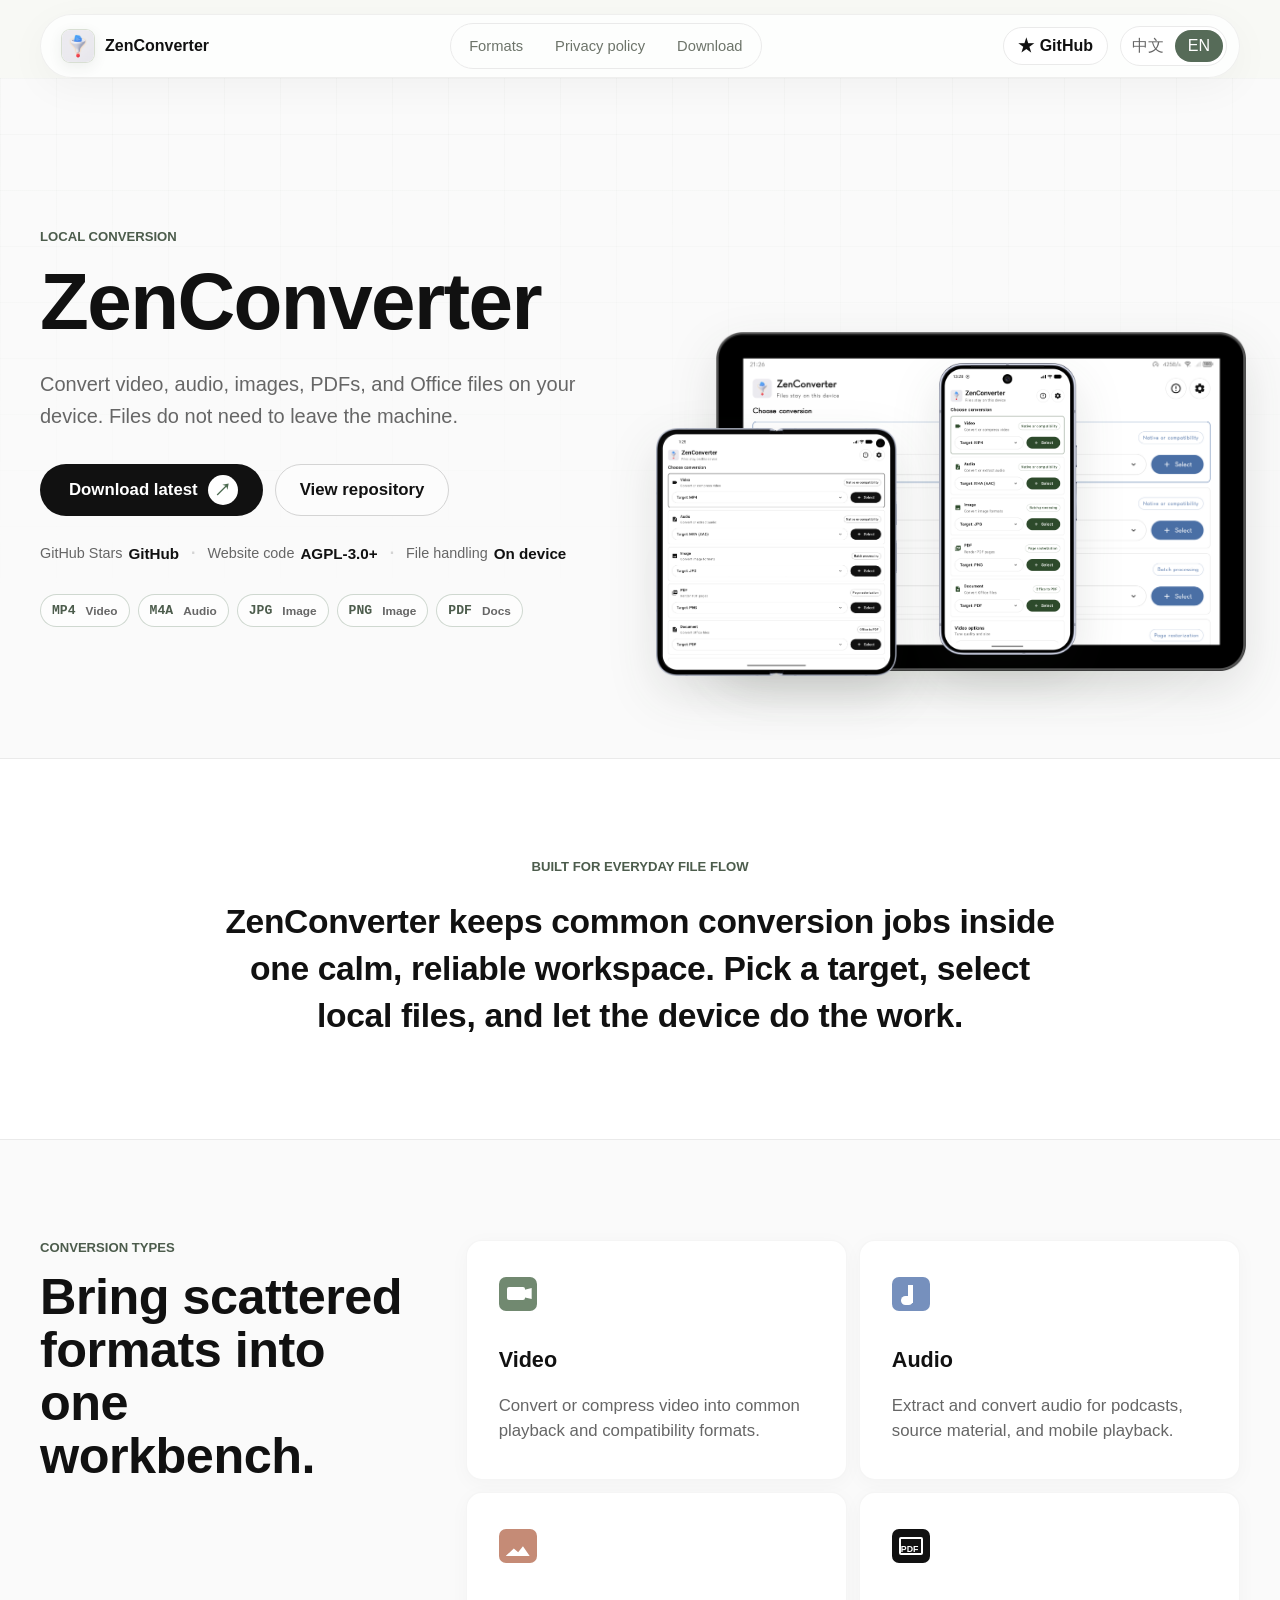
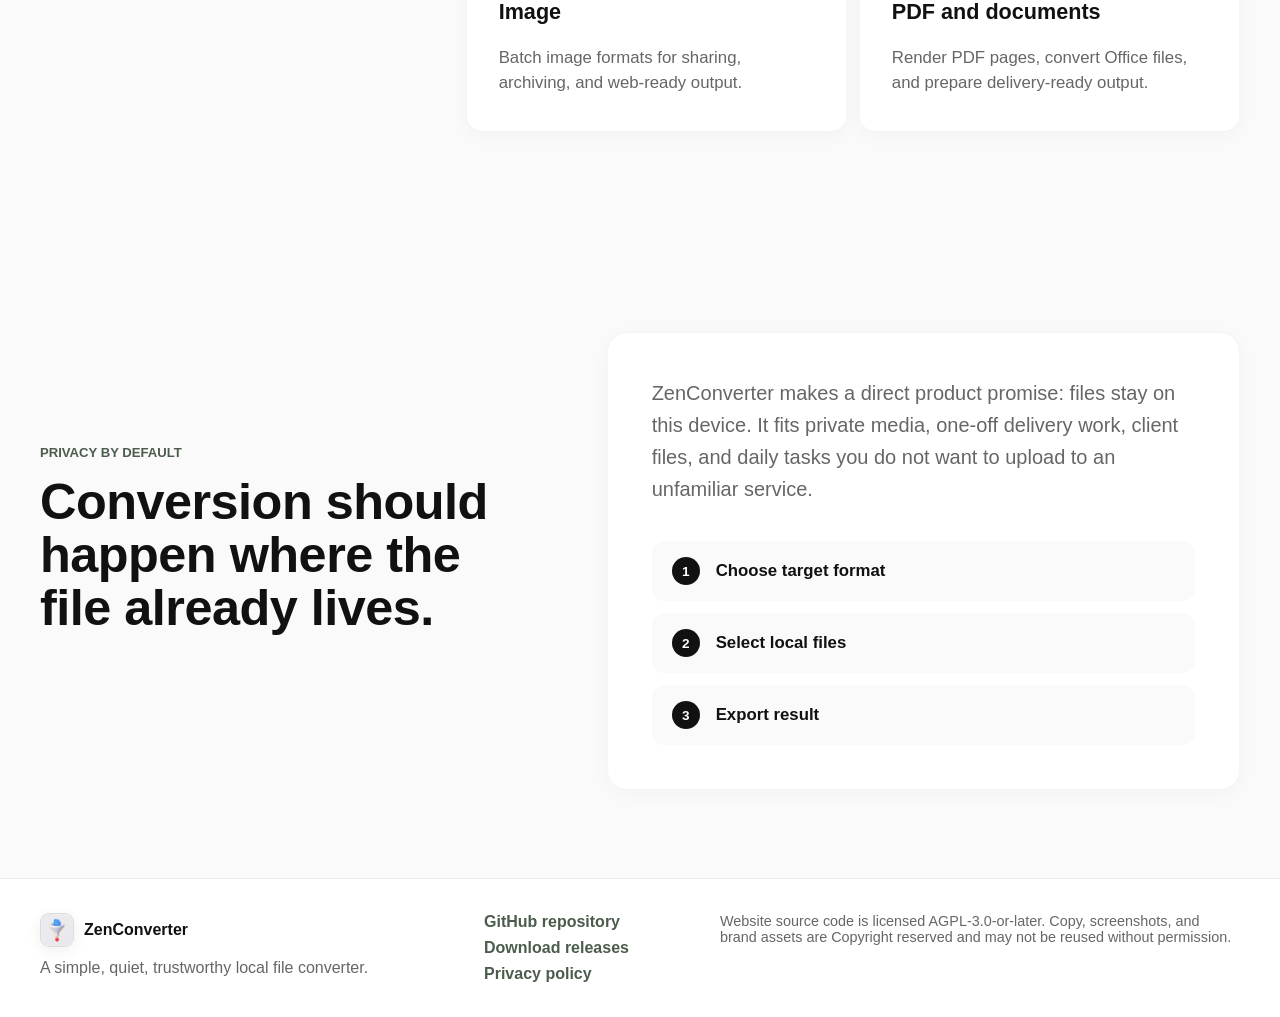
==== commit 95395b50: "feat: add privacy policy page" ====
--- a/index.html
+++ b/index.html
@@ -26,7 +26,7 @@
 
         <div class="nav-links" aria-label="Section links">
           <a href="#formats" data-i18n="navFormats">格式</a>
-          <a href="#privacy" data-i18n="navPrivacy">隐私</a>
+          <a href="./privacy.html" data-i18n="navPrivacy">隐私政策</a>
           <a href="https://github.com/Jasonzhu1207/ZenConverter/releases" target="_blank" rel="noreferrer" data-i18n="navDownload">下载</a>
         </div>
 
@@ -216,6 +216,7 @@
         <div class="footer-links">
           <a href="https://github.com/Jasonzhu1207/ZenConverter" target="_blank" rel="noreferrer" data-i18n="footerRepo">GitHub 仓库</a>
           <a href="https://github.com/Jasonzhu1207/ZenConverter/releases" target="_blank" rel="noreferrer" data-i18n="footerReleases">下载发布版</a>
+          <a href="./privacy.html" data-i18n="footerPrivacy">隐私政策</a>
         </div>
         <p class="legal" data-i18n="legal">
           网站代码以 AGPL-3.0-or-later 授权。文案、截图和品牌素材 Copyright 保留，未经许可不可复用。
